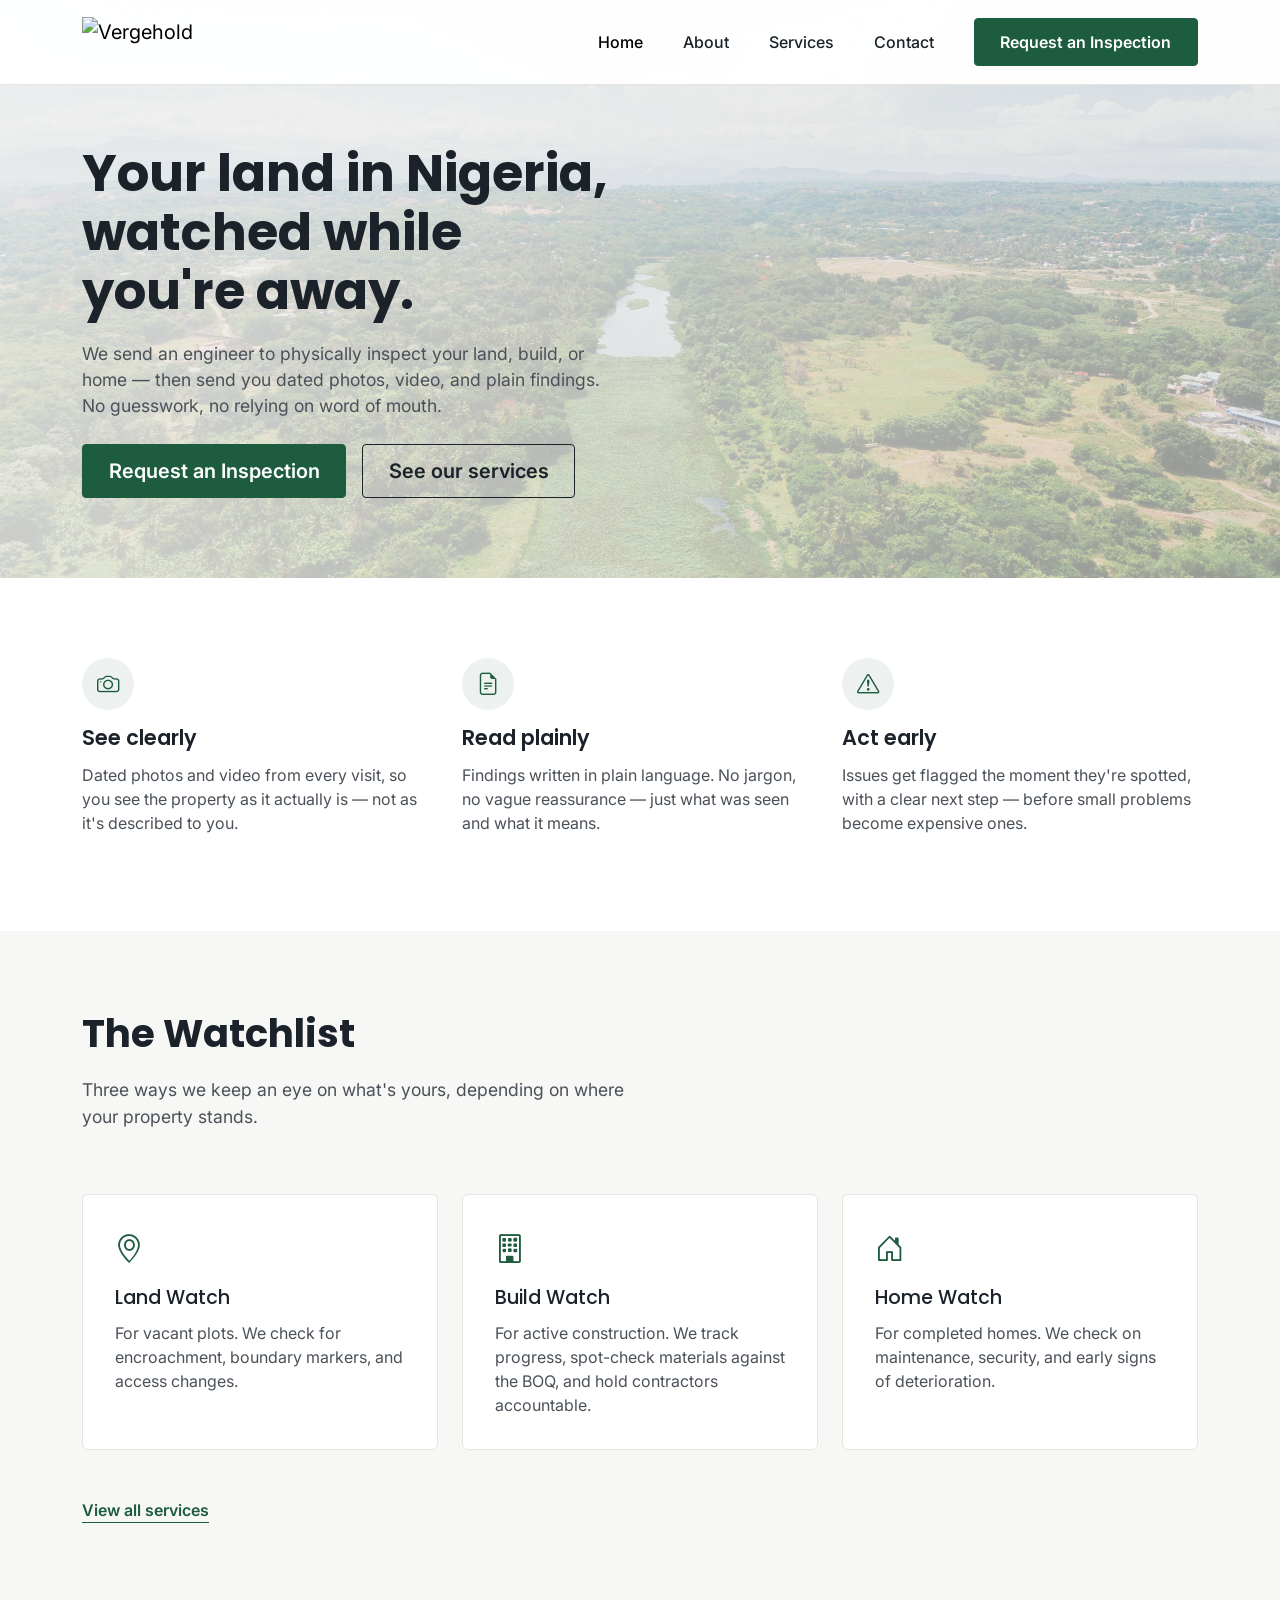
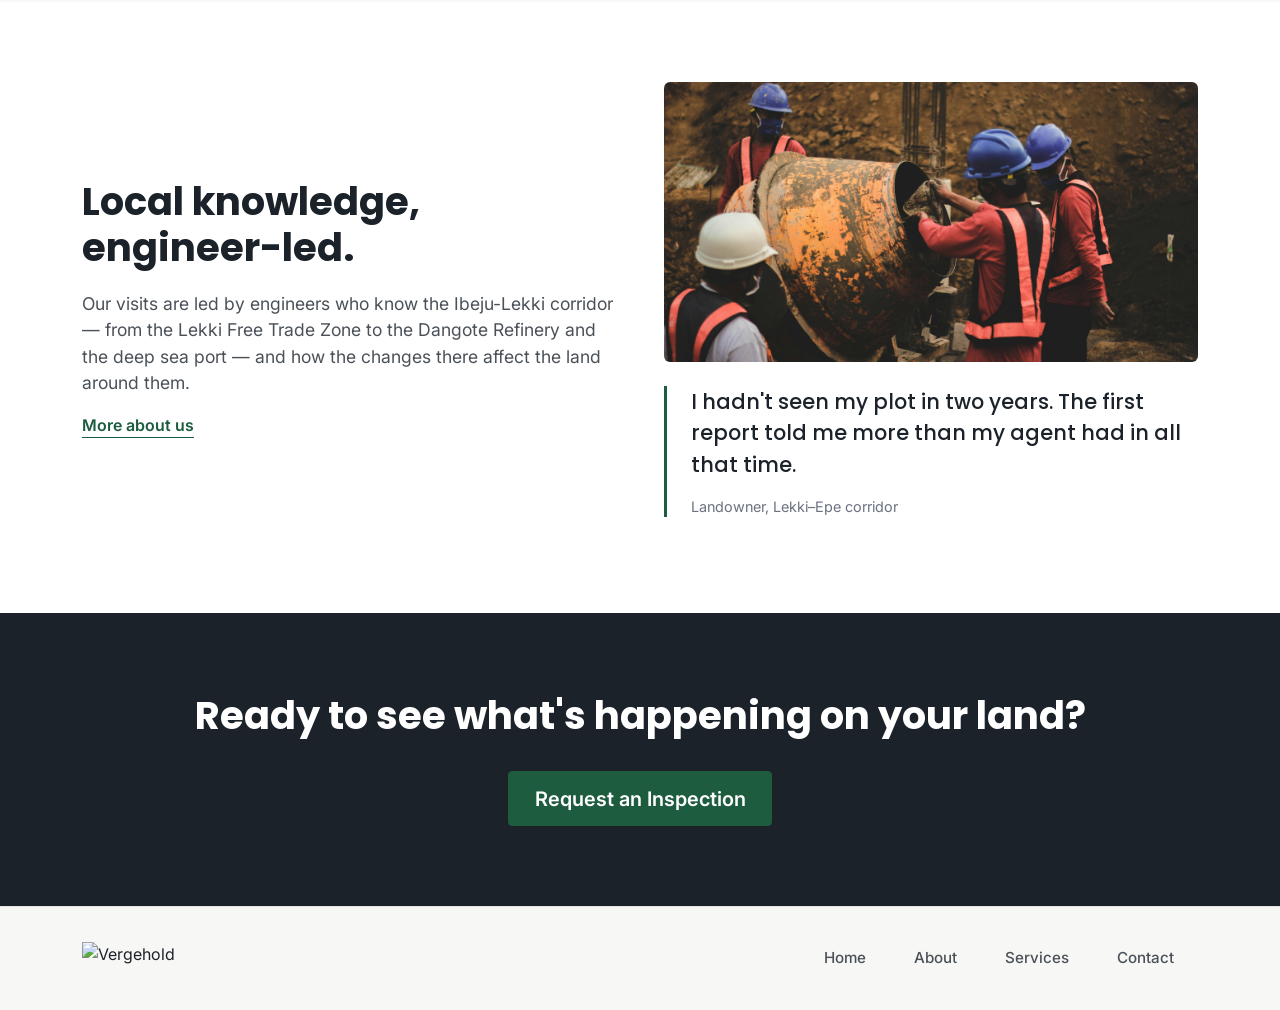
==== vergehold/index.html @ 161139a4 "Add files via upload" ====
<!DOCTYPE html>
<html lang="en">
<head>
<meta charset="UTF-8">
<meta name="viewport" content="width=device-width, initial-scale=1.0">
<title>Vergehold — Property Oversight in Lagos</title>
<meta name="description" content="Vergehold sends engineers to physically check on your land, build, or home in the Ibeju-Lekki corridor — so you get dated photos, video, and plain findings instead of guesswork.">

<!-- Bootstrap 5 -->
<link href="https://cdn.jsdelivr.net/npm/bootstrap@5.3.3/dist/css/bootstrap.min.css" rel="stylesheet">
<!-- AOS scroll animation -->
<link href="https://unpkg.com/aos@2.3.1/dist/aos.css" rel="stylesheet">
<!-- Bootstrap Icons -->
<link rel="stylesheet" href="https://cdn.jsdelivr.net/npm/bootstrap-icons@1.11.3/font/bootstrap-icons.css">
<!-- Google Fonts -->
<link rel="preconnect" href="https://fonts.googleapis.com">
<link href="https://fonts.googleapis.com/css2?family=Poppins:wght@500;600;700&family=Inter:wght@400;500;600&display=swap" rel="stylesheet">
<!-- Custom -->
<link rel="icon" type="image/svg+xml" href="favicon/vergehold_favicon.svg">
<link href="style.css" rel="stylesheet">
</head>
<body>

<!-- NAV -->
<nav class="navbar navbar-expand-lg fixed-top" id="mainNav">
  <div class="container">
    <a class="navbar-brand d-flex align-items-center" href="index.html">
      <img src="/img/vergehold logo.png" alt="Vergehold" height="50">
    </a>
    <button class="navbar-toggler" type="button" data-bs-toggle="collapse" data-bs-target="#navMenu">
      <span class="navbar-toggler-icon"></span>
    </button>
    <div class="collapse navbar-collapse justify-content-end" id="navMenu">
      <ul class="navbar-nav align-items-lg-center gap-lg-2">
        <li class="nav-item"><a class="nav-link active" href="index.html">Home</a></li>
        <li class="nav-item"><a class="nav-link" href="About.html">About</a></li>
        <li class="nav-item"><a class="nav-link" href="service.html">Services</a></li>
        <li class="nav-item"><a class="nav-link" href="contact.html">Contact</a></li>
        <li class="nav-item ms-lg-3">
          <a class="btn btn-vh-primary" href="contact.html">Request an Inspection</a>
        </li>
      </ul>
    </div>
  </div>
</nav>

<!-- HERO -->
<header class="vh-hero vh-hero--photo">
  <div class="container">
    <div class="row align-items-center g-5">
      <div class="col-lg-6" data-aos="fade-up">
        <h1 class="vh-display">Your land in Nigeria, watched while you're away.</h1>
        <p class="vh-lead">
          We send an engineer to physically inspect your land, build, or home —
          then send you dated photos, video, and plain findings. No guesswork,
          no relying on word of mouth.
        </p>
        <div class="d-flex flex-wrap gap-3 mt-4">
          <a href="contact.html" class="btn btn-vh-primary btn-lg">Request an Inspection</a>
          <a href="service.html" class="btn btn-vh-outline btn-lg">See our services</a>
        </div>
      </div>

    
    </div>
  </div>
</header>

<!-- VALUE PROPS -->
<section class="vh-section">
  <div class="container">
    <div class="row g-4">
      <div class="col-md-4" data-aos="fade-up">
        <div class="vh-icon-circle"><i class="bi bi-camera"></i></div>
        <h3 class="vh-value-title">See clearly</h3>
        <p class="vh-value-text">Dated photos and video from every visit, so you see the property as it actually is — not as it's described to you.</p>
      </div>
      <div class="col-md-4" data-aos="fade-up" data-aos-delay="100">
        <div class="vh-icon-circle"><i class="bi bi-file-earmark-text"></i></div>
        <h3 class="vh-value-title">Read plainly</h3>
        <p class="vh-value-text">Findings written in plain language. No jargon, no vague reassurance — just what was seen and what it means.</p>
      </div>
      <div class="col-md-4" data-aos="fade-up" data-aos-delay="200">
        <div class="vh-icon-circle"><i class="bi bi-exclamation-triangle"></i></div>
        <h3 class="vh-value-title">Act early</h3>
        <p class="vh-value-text">Issues get flagged the moment they're spotted, with a clear next step — before small problems become expensive ones.</p>
      </div>
    </div>
  </div>
</section>

<!-- SERVICES TEASER -->
<section class="vh-section vh-section--tint">
  <div class="container">
    <div class="row mb-5">
      <div class="col-lg-7" data-aos="fade-up">
        <h2 class="vh-h2">The Watchlist</h2>
        <p class="vh-lead">Three ways we keep an eye on what's yours, depending on where your property stands.</p>
      </div>
    </div>
    <div class="row g-4">
      <div class="col-md-4" data-aos="fade-up">
        <div class="vh-service-card">
          <i class="bi bi-geo-alt vh-service-icon"></i>
          <h3>Land Watch</h3>
          <p>For vacant plots. We check for encroachment, boundary markers, and access changes.</p>
        </div>
      </div>
      <div class="col-md-4" data-aos="fade-up" data-aos-delay="100">
        <div class="vh-service-card">
          <i class="bi bi-building vh-service-icon"></i>
          <h3>Build Watch</h3>
          <p>For active construction. We track progress, spot-check materials against the BOQ, and hold contractors accountable.</p>
        </div>
      </div>
      <div class="col-md-4" data-aos="fade-up" data-aos-delay="200">
        <div class="vh-service-card">
          <i class="bi bi-house-door vh-service-icon"></i>
          <h3>Home Watch</h3>
          <p>For completed homes. We check on maintenance, security, and early signs of deterioration.</p>
        </div>
      </div>
    </div>
    <div class="mt-5" data-aos="fade-up">
      <a href="service.html" class="vh-link-arrow">View all services</a>
    </div>
  </div>
</section>

<!-- TRUST SNIPPET -->
<section class="vh-section">
  <div class="container">
    <div class="row align-items-center g-5">
      <div class="col-lg-6" data-aos="fade-up">
        <h2 class="vh-h2">Local knowledge, engineer-led.</h2>
        <p class="vh-lead">
          Our visits are led by engineers who know the Ibeju-Lekki corridor —
          from the Lekki Free Trade Zone to the Dangote Refinery and the deep
          sea port — and how the changes there affect the land around them.
        </p>
        <a href="about.html" class="vh-link-arrow">More about us</a>
      </div>
      <div class="col-lg-6" data-aos="fade-up" data-aos-delay="100">
        <img src="img/darrel-louise-almanzor-td8weHnM0-c-unsplash.jpg" alt="Engineer conducting a property inspection" class="vh-trust-img">
        <blockquote class="vh-quote">
          I hadn't seen my plot in two years. The first report told me more
          than my agent had in all that time.
          <footer>Landowner, Lekki–Epe corridor</footer>
        </blockquote>
      </div>
    </div>
  </div>
</section>

<!-- FINAL CTA -->
<section class="vh-cta">
  <div class="container text-center" data-aos="fade-up">
    <h2 class="vh-h2">Ready to see what's happening on your land?</h2>
    <a href="contact.html" class="btn btn-vh-primary btn-lg mt-3">Request an Inspection</a>
  </div>
</section>

<!-- FOOTER -->
<footer class="vh-footer">
  <div class="container d-flex flex-column flex-md-row justify-content-between align-items-center gap-3">
    <img src="/img/vergehold logo.png" alt="Vergehold" height="32">
    <ul class="nav">
      <li class="nav-item"><a class="nav-link" href="index.html">Home</a></li>
      <li class="nav-item"><a class="nav-link" href="about.html">About</a></li>
      <li class="nav-item"><a class="nav-link" href="service.html">Services</a></li>
      <li class="nav-item"><a class="nav-link" href="contact.html">Contact</a></li>
    </ul>
    <!-- <a href="mailto:vergehold@polsia.app" class="vh-footer-email">vergehold@polsia.app</a> -->
  </div>
</footer>

<script src="https://cdn.jsdelivr.net/npm/bootstrap@5.3.3/dist/js/bootstrap.bundle.min.js"></script>
<script src="https://unpkg.com/aos@2.3.1/dist/aos.js"></script>
<script src="index.js"></script>
</body>
</html>
---- vergehold/style.css ----
:root {
  --vh-charcoal: #1B222A;
  --vh-forest: #1D5C3F;
  --vh-forest-light: #2E7A54;
  --vh-white: #FFFFFF;
  --vh-off-white: #F7F7F5;
  --vh-tint: #E7E5DF;

  --bs-primary: var(--vh-forest);
  --bs-body-font-family: 'Inter', sans-serif;
  --bs-body-color: var(--vh-charcoal);
}

body {
  font-family: 'Inter', sans-serif;
  color: var(--vh-charcoal);
  background: var(--vh-white);
}

h1, h2, h3, .vh-display {
  font-family: 'Poppins', sans-serif;
  color: var(--vh-charcoal);
}

/* NAV */
#mainNav {
  background: rgba(255, 255, 255, 0.96);
  border-bottom: 1px solid var(--vh-tint);
  padding: 0.75rem 0;
}
.nav-link {
  font-weight: 500;
  color: var(--vh-charcoal);
  margin: 0 0.5rem;
}
.nav-link:hover,
.nav-link.active {
  color: var(--vh-forest);
}
#mainNav.is-scrolled {
  box-shadow: 0 2px 12px rgba(27, 34, 42, 0.06);
}

/* BUTTONS */
.btn-vh-primary {
  background: var(--vh-forest);
  color: var(--vh-white);
  border: 1px solid var(--vh-forest);
  border-radius: 4px;
  font-weight: 600;
  padding: 0.7rem 1.6rem;
  transition: background 0.2s ease;
}
.btn-vh-primary:hover {
  background: var(--vh-forest-light);
  color: var(--vh-white);
}
.btn-vh-outline {
  background: transparent;
  color: var(--vh-charcoal);
  border: 1px solid var(--vh-charcoal);
  border-radius: 4px;
  font-weight: 600;
  padding: 0.7rem 1.6rem;
  transition: all 0.2s ease;
}
.btn-vh-outline:hover {
  background: var(--vh-charcoal);
  color: var(--vh-white);
}

/* HERO */
.vh-hero {
  padding: 9rem 0 5rem;
  background: var(--vh-off-white);
}
.vh-hero--photo {
  background-image: linear-gradient(120deg, rgba(247,247,245,0.82) 25%, rgba(247,247,245,0.58)),
    url('img/elias-perdomo-X9-j4z1EIgU-unsplash.jpg');
  background-size: cover;
  background-position: center;
  background-repeat: no-repeat;
}

/* VALUE PROP ICONS */
.vh-icon-circle {
  width: 52px;
  height: 52px;
  border-radius: 50%;
  background: rgba(29, 92, 63, 0.08);
  color: var(--vh-forest);
  display: flex;
  align-items: center;
  justify-content: center;
  font-size: 1.4rem;
  margin-bottom: 1rem;
}

/* SERVICE ICON */
.vh-service-icon {
  font-size: 1.8rem;
  color: var(--vh-forest);
  margin-bottom: 1rem;
  display: block;
}

/* TRUST IMAGE */
.vh-trust-img {
  width: 100%;
  height: 280px;
  object-fit: cover;
  border-radius: 6px;
  margin-bottom: 1.5rem;
}
.vh-eyebrow {
  color: var(--vh-forest);
  font-weight: 600;
  letter-spacing: 0.03em;
  margin-bottom: 0.75rem;
}
.vh-display {
  font-size: clamp(2.2rem, 4vw, 3.2rem);
  font-weight: 700;
  line-height: 1.15;
  max-width: 20ch;
}
.vh-lead {
  font-size: 1.1rem;
  color: #4A5158;
  max-width: 52ch;
  margin-top: 1.25rem;
}

/* SAMPLE REPORT CARD */
/* .vh-report-card {
  background: var(--vh-white);
  border: 1px solid var(--vh-tint);
  border-left: 4px solid var(--vh-forest);
  border-radius: 6px;
  padding: 1.75rem;
  box-shadow: 0 12px 32px rgba(27, 34, 42, 0.08);
  max-width: 420px;
}
.vh-report-card__header {
  display: flex;
  justify-content: space-between;
  font-size: 0.8rem;
  font-weight: 600;
  color: var(--vh-forest);
  letter-spacing: 0.04em;
  margin-bottom: 1rem;
}
.vh-report-title {
  font-family: 'Poppins', sans-serif;
  font-size: 1.3rem;
  margin-bottom: 1rem;
}
.vh-report-list {
  list-style: none;
  padding: 0;
  margin: 0 0 1.25rem;
  border-top: 1px solid var(--vh-tint);
}
.vh-report-list li {
  display: flex;
  justify-content: space-between;
  padding: 0.6rem 0;
  border-bottom: 1px solid var(--vh-tint);
  font-size: 0.95rem;
}
.vh-report-list li span {
  color: #6B7280;
}
.vh-report-note {
  font-size: 0.9rem;
  font-style: italic;
  color: #4A5158;
  margin: 0;
} */

/* SECTIONS */
.vh-section {
  padding: 5rem 0;
}
.vh-section--tint {
  background: var(--vh-off-white);
}
.vh-h2 {
  font-size: clamp(1.8rem, 3vw, 2.4rem);
  font-weight: 700;
  margin-bottom: 1rem;
}
.vh-value-title {
  font-size: 1.3rem;
  font-weight: 600;
  margin-bottom: 0.75rem;
}
.vh-value-text {
  color: #4A5158;
  max-width: 42ch;
}

/* SERVICE CARDS */
.vh-service-card {
  background: var(--vh-white);
  border: 1px solid var(--vh-tint);
  border-radius: 6px;
  padding: 2rem;
  height: 100%;
  transition: border-color 0.2s ease;
}
.vh-service-card:hover {
  border-color: var(--vh-forest);
}
.vh-service-card--lead {
  border-color: var(--vh-forest);
  border-width: 2px;
  position: relative;
}
.vh-service-card--lead .vh-badge {
  margin-bottom: 0.75rem;
}
.vh-service-card h3 {
  font-size: 1.2rem;
  margin-bottom: 0.75rem;
}
.vh-service-card p {
  color: #4A5158;
  margin: 0;
}

/* BADGE (Home Watch lead / Services primary focus) */
.vh-badge {
  display: inline-block;
  background: rgba(29, 92, 63, 0.1);
  color: var(--vh-forest);
  font-size: 0.8rem;
  font-weight: 600;
  letter-spacing: 0.03em;
  padding: 0.4rem 0.9rem;
  border-radius: 30px;
}

/* LINK ARROW */
.vh-link-arrow {
  color: var(--vh-forest);
  font-weight: 600;
  text-decoration: none;
  border-bottom: 1px solid var(--vh-forest);
  padding-bottom: 2px;
}
.vh-link-arrow:hover {
  color: var(--vh-forest-light);
  border-color: var(--vh-forest-light);
}

/* QUOTE */
.vh-quote {
  font-family: 'Poppins', sans-serif;
  font-size: 1.3rem;
  font-weight: 500;
  color: var(--vh-charcoal);
  border-left: 3px solid var(--vh-forest);
  padding-left: 1.5rem;
}
.vh-quote footer {
  margin-top: 1rem;
  font-family: 'Inter', sans-serif;
  font-size: 0.9rem;
  font-weight: 400;
  color: #6B7280;
}

/* CTA */
.vh-cta {
  background: var(--vh-charcoal);
  padding: 5rem 0;
}
.vh-cta .vh-h2 {
  color: var(--vh-white);
}

/* FOOTER */
.vh-footer {
  background: var(--vh-off-white);
  border-top: 1px solid var(--vh-tint);
  padding: 2rem 0;
}
.vh-footer-email {
  color: var(--vh-forest);
  font-weight: 600;
  text-decoration: none;
}
.vh-footer .nav-link {
  color: #4A5158;
  font-size: 0.95rem;
}

/* PAGE HEADER (About / Services) */
.vh-page-header {
  padding: 9rem 0 3rem;
  background: var(--vh-off-white);
  border-bottom: 1px solid var(--vh-tint);
}

.vh-body {
  color: #4A5158;
  margin-top: 1rem;
}

/* LIFECYCLE LIST (About) */
.vh-lifecycle-list {
  list-style: none;
  padding: 0;
  margin-top: 2rem;
}
.vh-lifecycle-list li {
  display: flex;
  gap: 1rem;
  padding: 1rem 0;
  border-bottom: 1px solid var(--vh-tint);
}
.vh-lifecycle-list li i {
  font-size: 1.4rem;
  color: var(--vh-forest);
  flex-shrink: 0;
  margin-top: 0.2rem;
}
.vh-lifecycle-list li div {
  display: flex;
  flex-direction: column;
}
.vh-lifecycle-list li strong {
  font-family: 'Poppins', sans-serif;
  font-size: 1.05rem;
}
.vh-lifecycle-list li span {
  color: #4A5158;
  font-size: 0.95rem;
}

/* CREDENTIAL CARD (About) */
.vh-credential-card {
  background: var(--vh-charcoal);
  color: var(--vh-off-white);
  border-radius: 6px;
  padding: 2.25rem;
}
.vh-credential-icon {
  font-size: 2rem;
  color: var(--vh-forest-light);
  margin-bottom: 1rem;
}
.vh-credential-card h3 {
  color: var(--vh-white);
  font-size: 1.2rem;
  margin-bottom: 0.75rem;
}
.vh-credential-card p {
  color: #C7CBCF;
  margin: 0;
}

/* STAT CARDS (About — why Lagos) */
.vh-stat-card {
  background: var(--vh-white);
  border: 1px solid var(--vh-tint);
  border-radius: 6px;
  padding: 1.25rem;
  display: flex;
  align-items: center;
  gap: 0.75rem;
  height: 100%;
  font-weight: 600;
  font-size: 0.95rem;
}
.vh-stat-card i {
  color: var(--vh-forest);
  font-size: 1.3rem;
}

/* CHECKLIST (Services) */
.vh-checklist {
  list-style: none;
  padding: 0;
  margin: 1.5rem 0;
}
.vh-checklist li {
  display: flex;
  align-items: center;
  gap: 0.6rem;
  padding: 0.4rem 0;
  color: #333A40;
}
.vh-checklist li i {
  color: var(--vh-forest);
  font-weight: 700;
}

/* PROCESS STEPS (Services) */
.vh-step {
  padding: 1.5rem 0;
  border-top: 2px solid var(--vh-tint);
}
.vh-step-num {
  display: block;
  font-family: 'Poppins', sans-serif;
  font-size: 1.6rem;
  font-weight: 700;
  color: var(--vh-forest);
  margin-bottom: 0.5rem;
}
.vh-step h3 {
  font-size: 1.05rem;
  margin-bottom: 0.4rem;
}
.vh-step p {
  color: #4A5158;
  font-size: 0.92rem;
  margin: 0;
}

@media (max-width: 991px) {
  .vh-hero { padding: 7rem 0 3rem; }
  .vh-report-card { max-width: 100%; }
}

/* CONTACT FORM */
.vh-label {
  font-weight: 600;
  font-size: 0.9rem;
  margin-bottom: 0.4rem;
  display: block;
}
.vh-input {
  border: 1px solid var(--vh-tint);
  border-radius: 4px;
  padding: 0.65rem 0.9rem;
}
.vh-input:focus {
  border-color: var(--vh-forest);
  box-shadow: 0 0 0 0.2rem rgba(29, 92, 63, 0.12);
}
.vh-form-note {
  color: #6B7280;
  font-size: 0.85rem;
}

@media (max-width: 575px) {
  .row {
    margin-left: 0;
    margin-right: 0;
  }
}
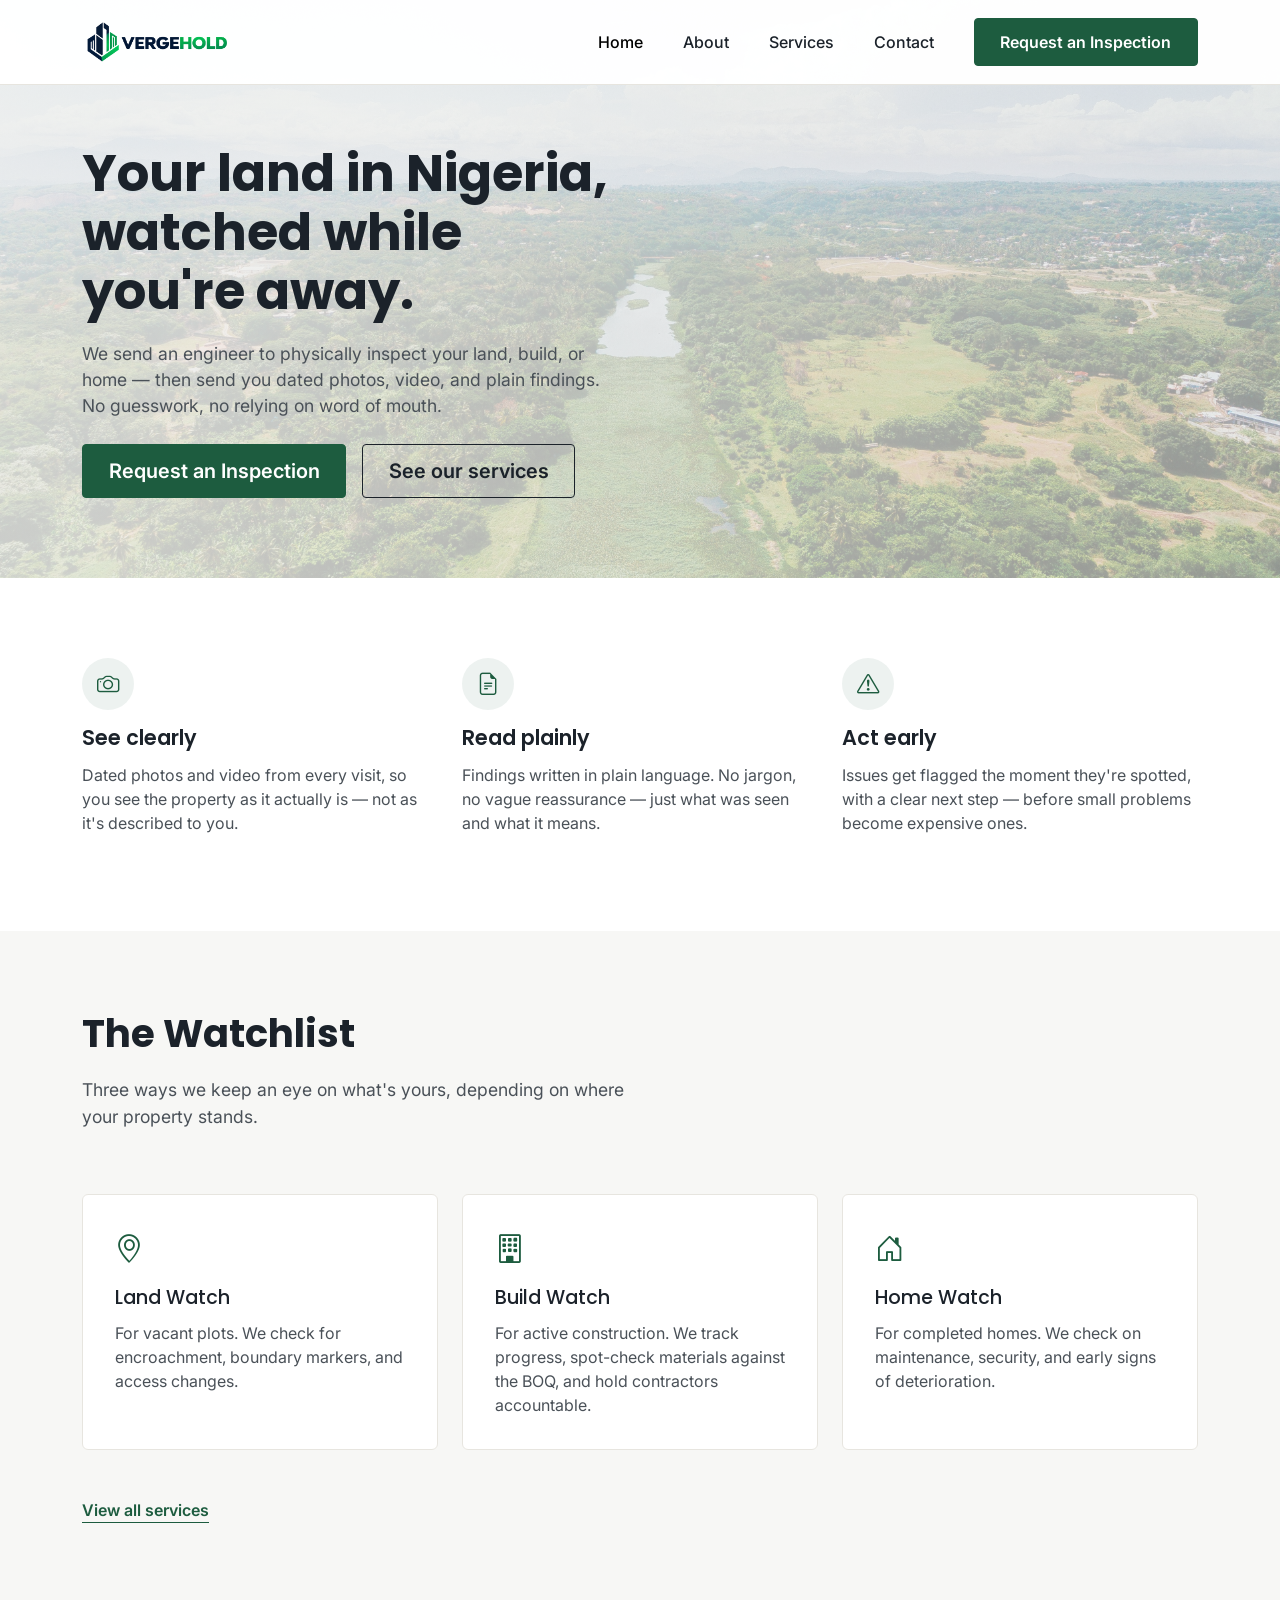
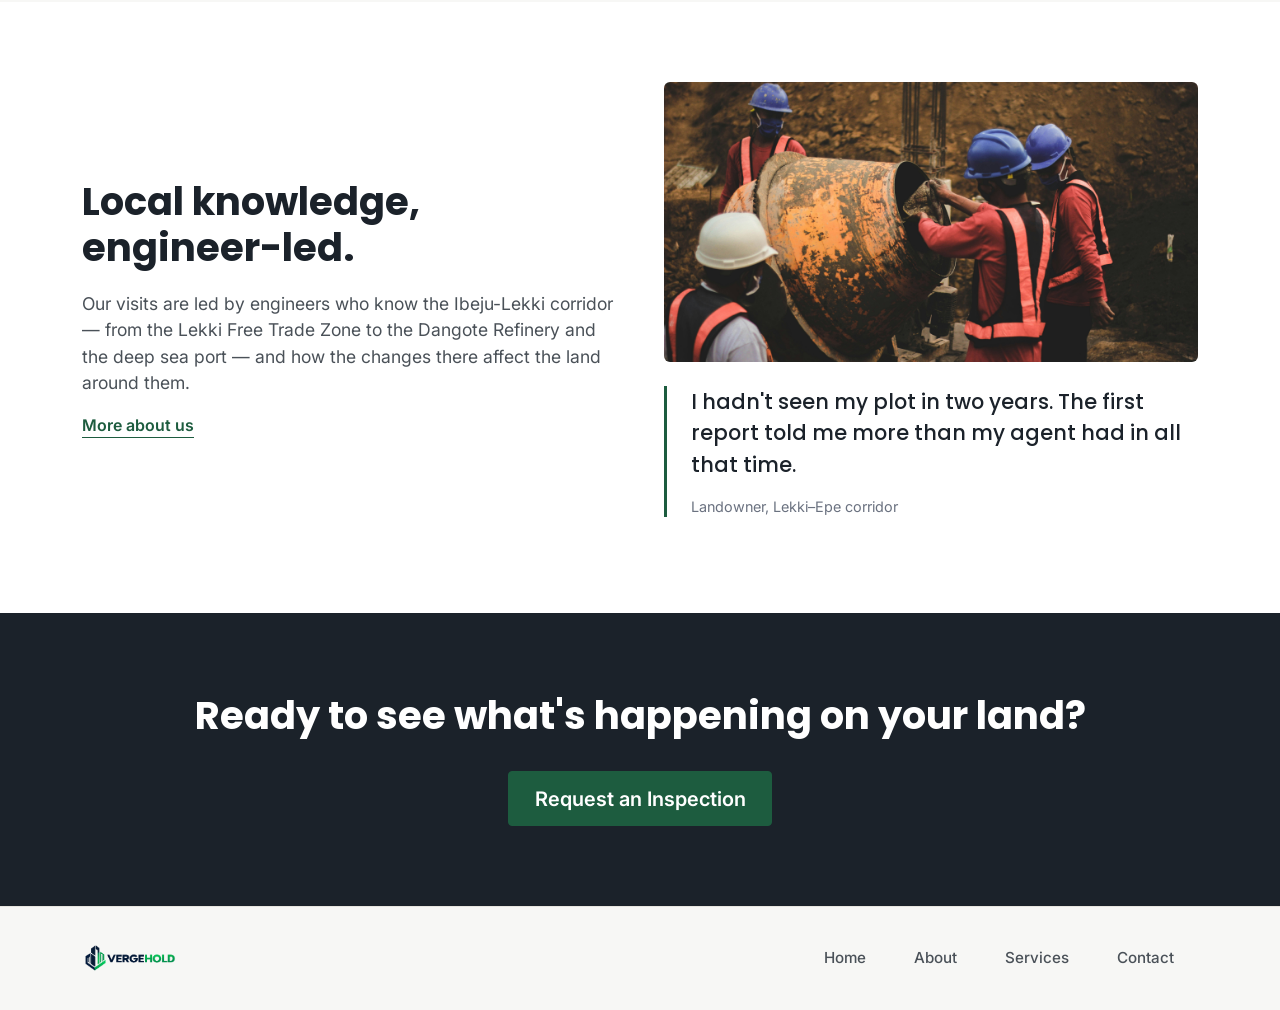
==== commit cfa8ea9c: "adjusted the logo director" ====
--- a/vergehold/index.html
+++ b/vergehold/index.html
@@ -25,7 +25,7 @@
 <nav class="navbar navbar-expand-lg fixed-top" id="mainNav">
   <div class="container">
     <a class="navbar-brand d-flex align-items-center" href="index.html">
-      <img src="/img/vergehold logo.png" alt="Vergehold" height="50">
+      <img src="img/vergehold logo.png" alt="Vergehold" height="50">
     </a>
     <button class="navbar-toggler" type="button" data-bs-toggle="collapse" data-bs-target="#navMenu">
       <span class="navbar-toggler-icon"></span>
@@ -163,7 +163,7 @@
 <!-- FOOTER -->
 <footer class="vh-footer">
   <div class="container d-flex flex-column flex-md-row justify-content-between align-items-center gap-3">
-    <img src="/img/vergehold logo.png" alt="Vergehold" height="32">
+    <img src="img/vergehold logo.png" alt="Vergehold" height="32">
     <ul class="nav">
       <li class="nav-item"><a class="nav-link" href="index.html">Home</a></li>
       <li class="nav-item"><a class="nav-link" href="about.html">About</a></li>
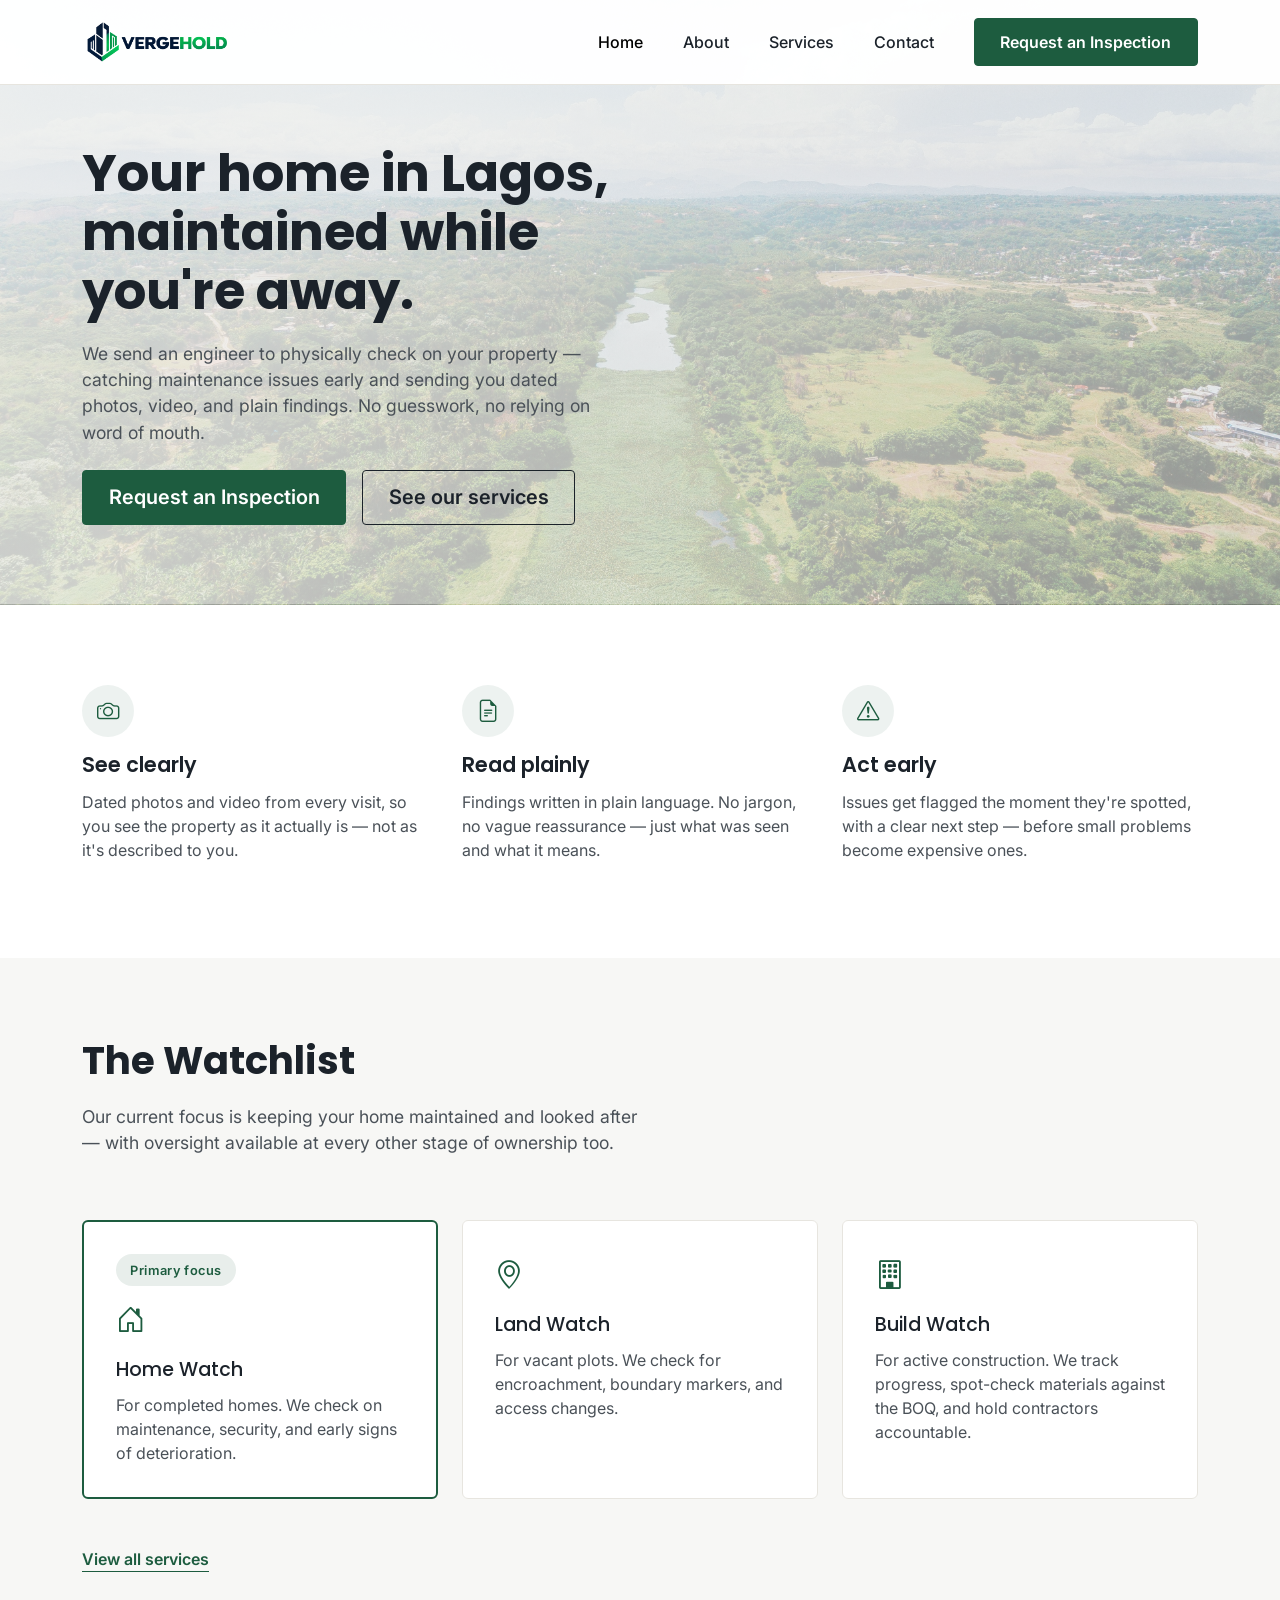
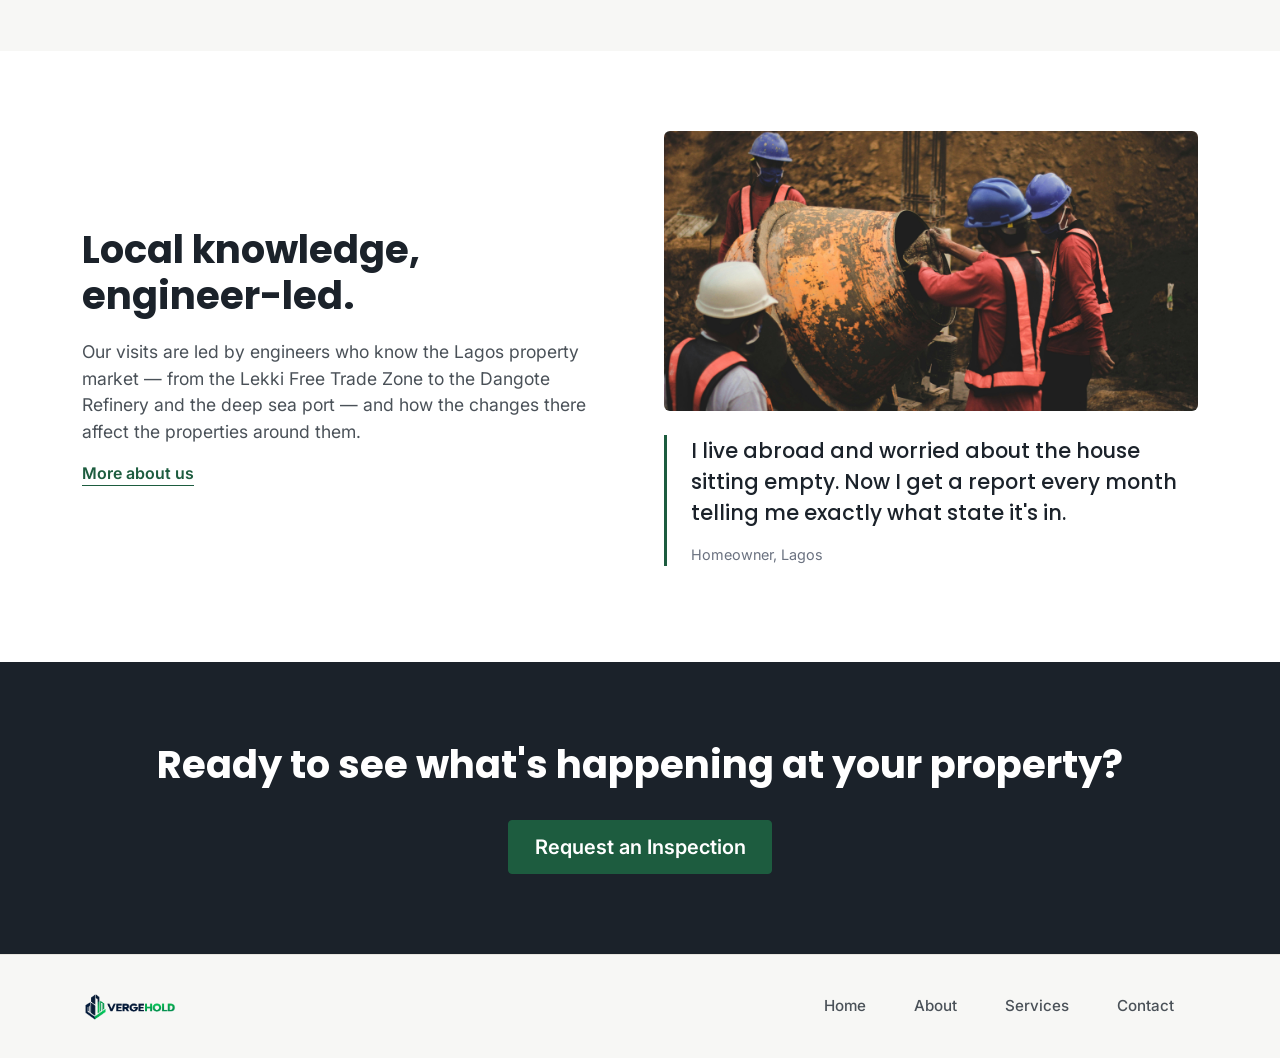
==== commit 755fc8a9: "new file add, update code and reformatted" ====
--- a/vergehold/index.html
+++ b/vergehold/index.html
@@ -4,7 +4,7 @@
 <meta charset="UTF-8">
 <meta name="viewport" content="width=device-width, initial-scale=1.0">
 <title>Vergehold — Property Oversight in Lagos</title>
-<meta name="description" content="Vergehold sends engineers to physically check on your land, build, or home in the Ibeju-Lekki corridor — so you get dated photos, video, and plain findings instead of guesswork.">
+<meta name="description" content="Vergehold sends engineers to physically check on your home in Lagos — so you get dated photos, video, and plain findings instead of guesswork.">
 
 <!-- Bootstrap 5 -->
 <link href="https://cdn.jsdelivr.net/npm/bootstrap@5.3.3/dist/css/bootstrap.min.css" rel="stylesheet">
@@ -20,6 +20,7 @@
 <link href="style.css" rel="stylesheet">
 </head>
 <body>
+<a href="#main-content" class="vh-skip-link">Skip to content</a>
 
 <!-- NAV -->
 <nav class="navbar navbar-expand-lg fixed-top" id="mainNav">
@@ -44,16 +45,17 @@
   </div>
 </nav>
 
+<div id="main-content"></div>
 <!-- HERO -->
 <header class="vh-hero vh-hero--photo">
   <div class="container">
     <div class="row align-items-center g-5">
       <div class="col-lg-6" data-aos="fade-up">
-        <h1 class="vh-display">Your land in Nigeria, watched while you're away.</h1>
+        <h1 class="vh-display">Your home in Lagos, maintained while you're away.</h1>
         <p class="vh-lead">
-          We send an engineer to physically inspect your land, build, or home —
-          then send you dated photos, video, and plain findings. No guesswork,
-          no relying on word of mouth.
+          We send an engineer to physically check on your property — catching
+          maintenance issues early and sending you dated photos, video, and
+          plain findings. No guesswork, no relying on word of mouth.
         </p>
         <div class="d-flex flex-wrap gap-3 mt-4">
           <a href="contact.html" class="btn btn-vh-primary btn-lg">Request an Inspection</a>
@@ -61,7 +63,6 @@
         </div>
       </div>
 
-    
     </div>
   </div>
 </header>
@@ -95,29 +96,30 @@
     <div class="row mb-5">
       <div class="col-lg-7" data-aos="fade-up">
         <h2 class="vh-h2">The Watchlist</h2>
-        <p class="vh-lead">Three ways we keep an eye on what's yours, depending on where your property stands.</p>
+        <p class="vh-lead">Our current focus is keeping your home maintained and looked after — with oversight available at every other stage of ownership too.</p>
       </div>
     </div>
     <div class="row g-4">
       <div class="col-md-4" data-aos="fade-up">
+        <div class="vh-service-card vh-service-card--lead">
+          <span class="vh-badge">Primary focus</span>
+          <i class="bi bi-house-door vh-service-icon"></i>
+          <h3>Home Watch</h3>
+          <p>For completed homes. We check on maintenance, security, and early signs of deterioration.</p>
+        </div>
+      </div>
+      <div class="col-md-4" data-aos="fade-up" data-aos-delay="100">
         <div class="vh-service-card">
           <i class="bi bi-geo-alt vh-service-icon"></i>
           <h3>Land Watch</h3>
           <p>For vacant plots. We check for encroachment, boundary markers, and access changes.</p>
         </div>
       </div>
-      <div class="col-md-4" data-aos="fade-up" data-aos-delay="100">
+      <div class="col-md-4" data-aos="fade-up" data-aos-delay="200">
         <div class="vh-service-card">
           <i class="bi bi-building vh-service-icon"></i>
           <h3>Build Watch</h3>
           <p>For active construction. We track progress, spot-check materials against the BOQ, and hold contractors accountable.</p>
-        </div>
-      </div>
-      <div class="col-md-4" data-aos="fade-up" data-aos-delay="200">
-        <div class="vh-service-card">
-          <i class="bi bi-house-door vh-service-icon"></i>
-          <h3>Home Watch</h3>
-          <p>For completed homes. We check on maintenance, security, and early signs of deterioration.</p>
         </div>
       </div>
     </div>
@@ -134,18 +136,18 @@
       <div class="col-lg-6" data-aos="fade-up">
         <h2 class="vh-h2">Local knowledge, engineer-led.</h2>
         <p class="vh-lead">
-          Our visits are led by engineers who know the Ibeju-Lekki corridor —
+          Our visits are led by engineers who know the Lagos property market —
           from the Lekki Free Trade Zone to the Dangote Refinery and the deep
-          sea port — and how the changes there affect the land around them.
+          sea port — and how the changes there affect the properties around them.
         </p>
-        <a href="about.html" class="vh-link-arrow">More about us</a>
+        <a href="About.html" class="vh-link-arrow">More about us</a>
       </div>
       <div class="col-lg-6" data-aos="fade-up" data-aos-delay="100">
         <img src="img/darrel-louise-almanzor-td8weHnM0-c-unsplash.jpg" alt="Engineer conducting a property inspection" class="vh-trust-img">
         <blockquote class="vh-quote">
-          I hadn't seen my plot in two years. The first report told me more
-          than my agent had in all that time.
-          <footer>Landowner, Lekki–Epe corridor</footer>
+          I live abroad and worried about the house sitting empty. Now I get
+          a report every month telling me exactly what state it's in.
+          <footer>Homeowner, Lagos</footer>
         </blockquote>
       </div>
     </div>
@@ -155,7 +157,7 @@
 <!-- FINAL CTA -->
 <section class="vh-cta">
   <div class="container text-center" data-aos="fade-up">
-    <h2 class="vh-h2">Ready to see what's happening on your land?</h2>
+    <h2 class="vh-h2">Ready to see what's happening at your property?</h2>
     <a href="contact.html" class="btn btn-vh-primary btn-lg mt-3">Request an Inspection</a>
   </div>
 </section>
@@ -166,16 +168,19 @@
     <img src="img/vergehold logo.png" alt="Vergehold" height="32">
     <ul class="nav">
       <li class="nav-item"><a class="nav-link" href="index.html">Home</a></li>
-      <li class="nav-item"><a class="nav-link" href="about.html">About</a></li>
+      <li class="nav-item"><a class="nav-link" href="About.html">About</a></li>
       <li class="nav-item"><a class="nav-link" href="service.html">Services</a></li>
       <li class="nav-item"><a class="nav-link" href="contact.html">Contact</a></li>
     </ul>
-    <!-- <a href="mailto:vergehold@polsia.app" class="vh-footer-email">vergehold@polsia.app</a> -->
   </div>
 </footer>
 
 <script src="https://cdn.jsdelivr.net/npm/bootstrap@5.3.3/dist/js/bootstrap.bundle.min.js"></script>
 <script src="https://unpkg.com/aos@2.3.1/dist/aos.js"></script>
 <script src="index.js"></script>
+<!-- STICKY MOBILE CTA -->
+<a href="contact.html" id="stickyMobileCta" class="vh-sticky-cta">
+  <i class="bi bi-calendar-check" aria-hidden="true"></i> Request an Inspection
+</a>
 </body>
 </html>
--- a/vergehold/style.css
+++ b/vergehold/style.css
@@ -11,10 +11,30 @@
   --bs-body-color: var(--vh-charcoal);
 }
 
+html,
+body {
+  width: 100%;
+  overflow-x: hidden;
+}
+
 body {
   font-family: 'Inter', sans-serif;
   color: var(--vh-charcoal);
   background: var(--vh-white);
+}
+
+.vh-skip-link {
+  position: absolute;
+  left: 1rem;
+  top: -3rem;
+  z-index: 2000;
+  padding: 0.6rem 0.9rem;
+  color: var(--vh-white);
+  background: var(--vh-charcoal);
+  text-decoration: none;
+}
+.vh-skip-link:focus {
+  top: 1rem;
 }
 
 h1, h2, h3, .vh-display {
@@ -122,7 +142,6 @@
   font-size: clamp(2.2rem, 4vw, 3.2rem);
   font-weight: 700;
   line-height: 1.15;
-  max-width: 20ch;
 }
 .vh-lead {
   font-size: 1.1rem;
@@ -130,53 +149,6 @@
   max-width: 52ch;
   margin-top: 1.25rem;
 }
-
-/* SAMPLE REPORT CARD */
-/* .vh-report-card {
-  background: var(--vh-white);
-  border: 1px solid var(--vh-tint);
-  border-left: 4px solid var(--vh-forest);
-  border-radius: 6px;
-  padding: 1.75rem;
-  box-shadow: 0 12px 32px rgba(27, 34, 42, 0.08);
-  max-width: 420px;
-}
-.vh-report-card__header {
-  display: flex;
-  justify-content: space-between;
-  font-size: 0.8rem;
-  font-weight: 600;
-  color: var(--vh-forest);
-  letter-spacing: 0.04em;
-  margin-bottom: 1rem;
-}
-.vh-report-title {
-  font-family: 'Poppins', sans-serif;
-  font-size: 1.3rem;
-  margin-bottom: 1rem;
-}
-.vh-report-list {
-  list-style: none;
-  padding: 0;
-  margin: 0 0 1.25rem;
-  border-top: 1px solid var(--vh-tint);
-}
-.vh-report-list li {
-  display: flex;
-  justify-content: space-between;
-  padding: 0.6rem 0;
-  border-bottom: 1px solid var(--vh-tint);
-  font-size: 0.95rem;
-}
-.vh-report-list li span {
-  color: #6B7280;
-}
-.vh-report-note {
-  font-size: 0.9rem;
-  font-style: italic;
-  color: #4A5158;
-  margin: 0;
-} */
 
 /* SECTIONS */
 .vh-section {
@@ -422,7 +394,6 @@
 
 @media (max-width: 991px) {
   .vh-hero { padding: 7rem 0 3rem; }
-  .vh-report-card { max-width: 100%; }
 }
 
 /* CONTACT FORM */
@@ -445,10 +416,80 @@
   color: #6B7280;
   font-size: 0.85rem;
 }
-
-@media (max-width: 575px) {
-  .row {
-    margin-left: 0;
-    margin-right: 0;
+.vh-form-success,
+.vh-form-error {
+  font-weight: 600;
+  padding: 0.75rem 1rem;
+  border-radius: 4px;
+}
+.vh-form-success {
+  color: var(--vh-forest);
+  background: rgba(29, 92, 63, 0.08);
+}
+.vh-form-error {
+  color: #A6402F;
+  background: rgba(166, 64, 47, 0.08);
+}
+.vh-form-success i,
+.vh-form-error i {
+  margin-right: 0.35rem;
+}
+.vh-form-error a {
+  color: #A6402F;
+  text-decoration: underline;
+}
+
+/* MOBILE CONTACT CTA */
+.vh-sticky-cta {
+  display: none;
+}
+
+@media (max-width: 767px) {
+  .vh-sticky-cta {
+    display: block;
+    position: fixed;
+    left: 1rem;
+    right: 1rem;
+    bottom: 1rem;
+    z-index: 1030;
+    padding: 0.8rem 1rem;
+    border-radius: 4px;
+    background: var(--vh-forest);
+    color: var(--vh-white);
+    font-weight: 600;
+    text-align: center;
+    text-decoration: none;
+    box-shadow: 0 0.5rem 1.25rem rgba(27, 34, 42, 0.2);
+    opacity: 0;
+    pointer-events: none;
+    transform: translateY(1rem);
+    transition: opacity 0.2s ease, transform 0.2s ease;
   }
+  .vh-sticky-cta.is-visible {
+    opacity: 1;
+    pointer-events: auto;
+    transform: translateY(0);
+  }
+  .vh-sticky-cta:hover {
+    background: var(--vh-forest-light);
+    color: var(--vh-white);
+  }
+}
+
+/* 404 PAGE */
+.vh-404 {
+  min-height: 90vh;
+  display: flex;
+  align-items: center;
+  justify-content: center;
+  padding: 8rem 0 4rem;
+}
+.vh-404-icon {
+  display: block;
+  margin-bottom: 1rem;
+  color: var(--vh-forest);
+  font-size: 3rem;
+}
+.vh-404 .vh-lead {
+  max-width: 46ch;
 }
